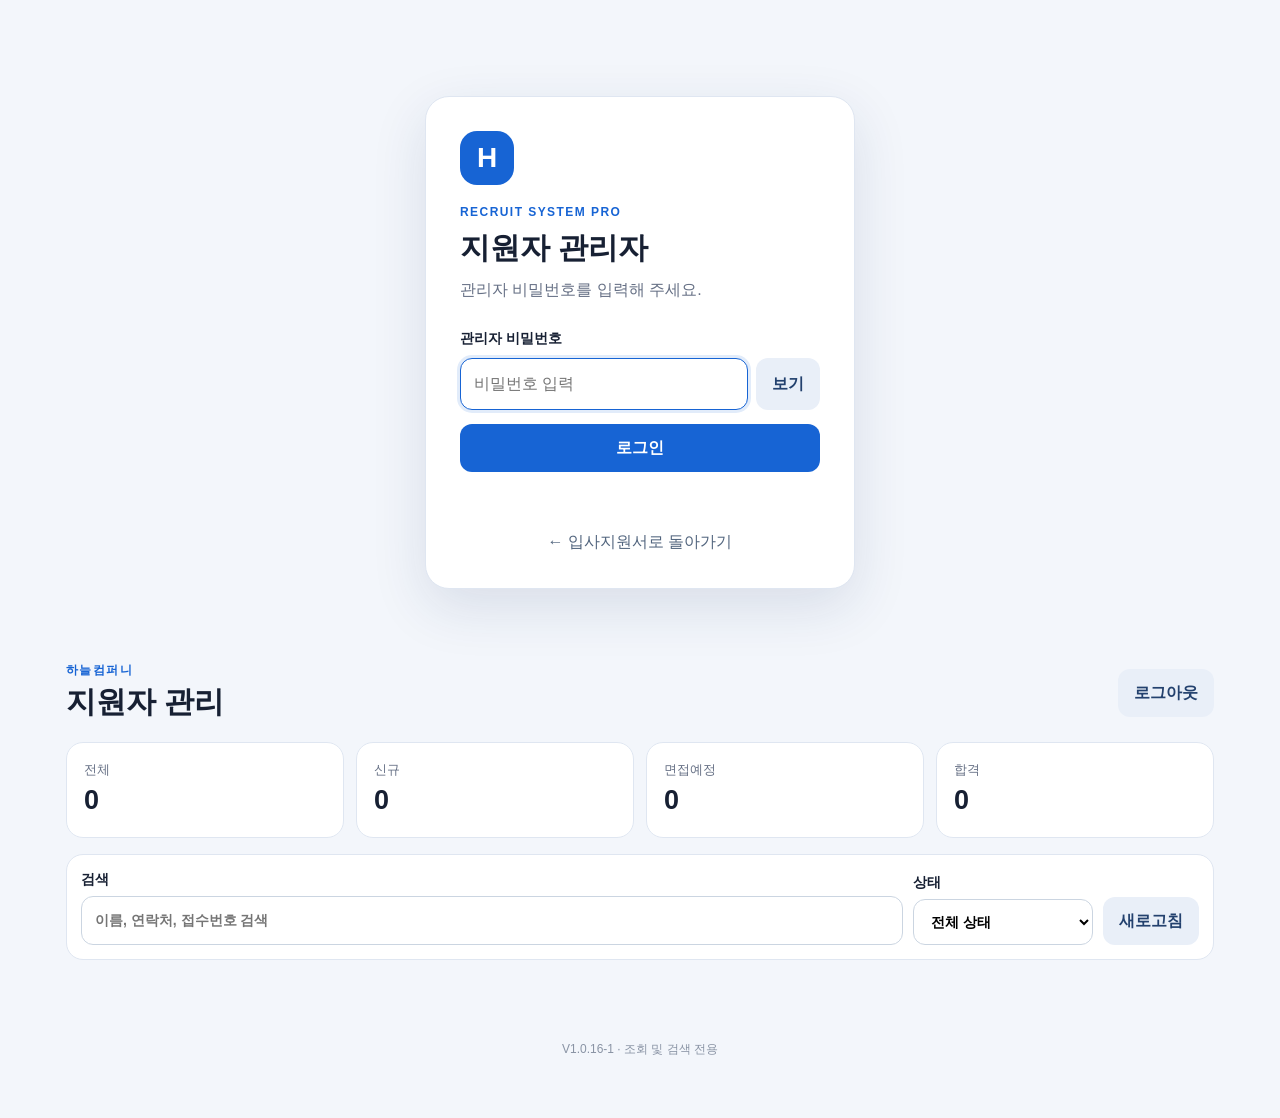
==== admin/index.html @ a80b4825 "V1.0.16-1 관리자 페이지 추가" ====
<!doctype html>
<html lang="ko">
<head>
  <meta charset="utf-8">
  <meta name="viewport" content="width=device-width, initial-scale=1, viewport-fit=cover">
  <meta name="robots" content="noindex,nofollow">
  <title>하늘컴퍼니 지원자 관리자</title>
  <link rel="stylesheet" href="admin.css">
</head>
<body>
  <main class="shell">
    <section id="loginView" class="login-card">
      <div class="brand-mark">H</div>
      <p class="eyebrow">RECRUIT SYSTEM PRO</p>
      <h1>지원자 관리자</h1>
      <p class="subtext">관리자 비밀번호를 입력해 주세요.</p>
      <form id="loginForm">
        <label for="password">관리자 비밀번호</label>
        <div class="password-row">
          <input id="password" type="password" autocomplete="current-password" required placeholder="비밀번호 입력">
          <button type="button" id="togglePassword" class="secondary">보기</button>
        </div>
        <button type="submit" id="loginButton" class="primary">로그인</button>
        <p id="loginMessage" class="message" aria-live="polite"></p>
      </form>
      <a class="back-link" href="../index.html">← 입사지원서로 돌아가기</a>
    </section>

    <section id="dashboardView" class="dashboard" hidden>
      <header class="topbar">
        <div>
          <p class="eyebrow">하늘컴퍼니</p>
          <h1>지원자 관리</h1>
        </div>
        <button id="logoutButton" class="secondary">로그아웃</button>
      </header>

      <section class="stats" aria-label="지원자 현황">
        <article><span>전체</span><strong id="totalCount">0</strong></article>
        <article><span>신규</span><strong id="newCount">0</strong></article>
        <article><span>면접예정</span><strong id="interviewCount">0</strong></article>
        <article><span>합격</span><strong id="passCount">0</strong></article>
      </section>

      <section class="toolbar">
        <label class="search-box" for="searchInput">
          <span>검색</span>
          <input id="searchInput" type="search" placeholder="이름, 연락처, 접수번호 검색">
        </label>
        <label for="statusFilter">
          <span>상태</span>
          <select id="statusFilter">
            <option value="">전체 상태</option>
            <option>신규</option><option>연락완료</option><option>면접예정</option><option>합격</option><option>불합격</option>
          </select>
        </label>
        <button id="refreshButton" class="secondary">새로고침</button>
      </section>

      <p id="dashboardMessage" class="message" aria-live="polite"></p>
      <div id="applicantList" class="applicant-list"></div>
      <div id="emptyState" class="empty" hidden>조건에 맞는 지원자가 없습니다.</div>
      <footer>V1.0.16-1 · 조회 및 검색 전용</footer>
    </section>
  </main>
  <script src="../js/config.js"></script>
  <script src="admin.js"></script>
</body>
</html>
---- admin/admin.css ----
:root{font-family:Pretendard,"Noto Sans KR",Arial,sans-serif;color:#172033;background:#f3f6fb;line-height:1.5}*{box-sizing:border-box}body{margin:0;min-height:100vh}.shell{width:min(1180px,100%);margin:auto;padding:24px 16px 60px}.login-card{max-width:430px;margin:8vh auto;background:#fff;border:1px solid #dfe6f1;border-radius:24px;padding:34px;box-shadow:0 18px 55px rgba(26,53,96,.12)}.brand-mark{width:54px;height:54px;border-radius:17px;display:grid;place-items:center;background:#1764d4;color:#fff;font-size:28px;font-weight:900}.eyebrow{margin:18px 0 4px;color:#1764d4;font-size:12px;font-weight:800;letter-spacing:.12em}h1{margin:0;font-size:30px}.subtext{color:#667085;margin:8px 0 24px}label>span,label{font-weight:700;font-size:14px}input,select,button{font:inherit}input,select{width:100%;border:1px solid #cbd5e1;border-radius:12px;padding:13px;background:#fff;outline:none}input:focus,select:focus{border-color:#1764d4;box-shadow:0 0 0 3px rgba(23,100,212,.12)}.password-row{display:grid;grid-template-columns:1fr auto;gap:8px;margin:8px 0 14px}button{border:0;border-radius:12px;padding:12px 16px;font-weight:800;cursor:pointer}.primary{width:100%;background:#1764d4;color:#fff}.secondary{background:#e9eff8;color:#23416e}.message{min-height:24px;color:#c0392b;font-weight:700}.back-link{display:block;margin-top:18px;text-align:center;color:#52657e;text-decoration:none}.dashboard{display:block}.topbar{display:flex;align-items:center;justify-content:space-between;margin-bottom:18px}.topbar .eyebrow{margin:0}.stats{display:grid;grid-template-columns:repeat(4,1fr);gap:12px;margin-bottom:16px}.stats article{background:#fff;border:1px solid #dfe6f1;border-radius:17px;padding:17px}.stats span{display:block;color:#667085;font-size:13px}.stats strong{font-size:27px}.toolbar{display:grid;grid-template-columns:minmax(240px,1fr) 180px auto;gap:10px;align-items:end;background:#fff;border:1px solid #dfe6f1;border-radius:17px;padding:14px}.toolbar label span{display:block;margin-bottom:6px}.applicant-list{display:grid;gap:12px;margin-top:14px}.applicant-card{background:#fff;border:1px solid #dfe6f1;border-radius:18px;padding:18px;box-shadow:0 4px 14px rgba(31,55,91,.04)}.card-head{display:flex;justify-content:space-between;gap:12px;align-items:flex-start}.name{font-size:20px;font-weight:900}.receipt,.date{color:#667085;font-size:13px}.status{white-space:nowrap;border-radius:999px;padding:5px 10px;background:#edf4ff;color:#1758ac;font-size:12px;font-weight:900}.status[data-status="합격"]{background:#e7f8ee;color:#13703d}.status[data-status="불합격"]{background:#fdebec;color:#a92731}.status[data-status="면접예정"]{background:#f2eafe;color:#6b3bb8}.status[data-status="연락완료"]{background:#fff2dc;color:#9a5b00}.details{display:grid;grid-template-columns:repeat(3,1fr);gap:10px;margin-top:15px}.detail{background:#f7f9fc;border-radius:11px;padding:10px}.detail span{display:block;color:#778195;font-size:12px}.detail strong,.detail a{color:#1d2939;text-decoration:none;font-size:14px;word-break:break-all}.memo{margin-top:12px;padding-top:12px;border-top:1px solid #edf0f5;color:#4a5568;font-size:14px}.empty{text-align:center;background:#fff;border:1px dashed #bdc9da;border-radius:16px;padding:50px;margin-top:14px;color:#667085}footer{text-align:center;color:#8993a4;margin-top:24px;font-size:12px}@media(max-width:720px){.shell{padding:14px 10px 40px}.login-card{margin:4vh auto;padding:25px 20px}.topbar h1{font-size:25px}.stats{grid-template-columns:repeat(2,1fr)}.toolbar{grid-template-columns:1fr}.details{grid-template-columns:repeat(2,1fr)}.card-head{align-items:center}}@media(max-width:420px){.details{grid-template-columns:1fr}.login-card{border-radius:18px}}
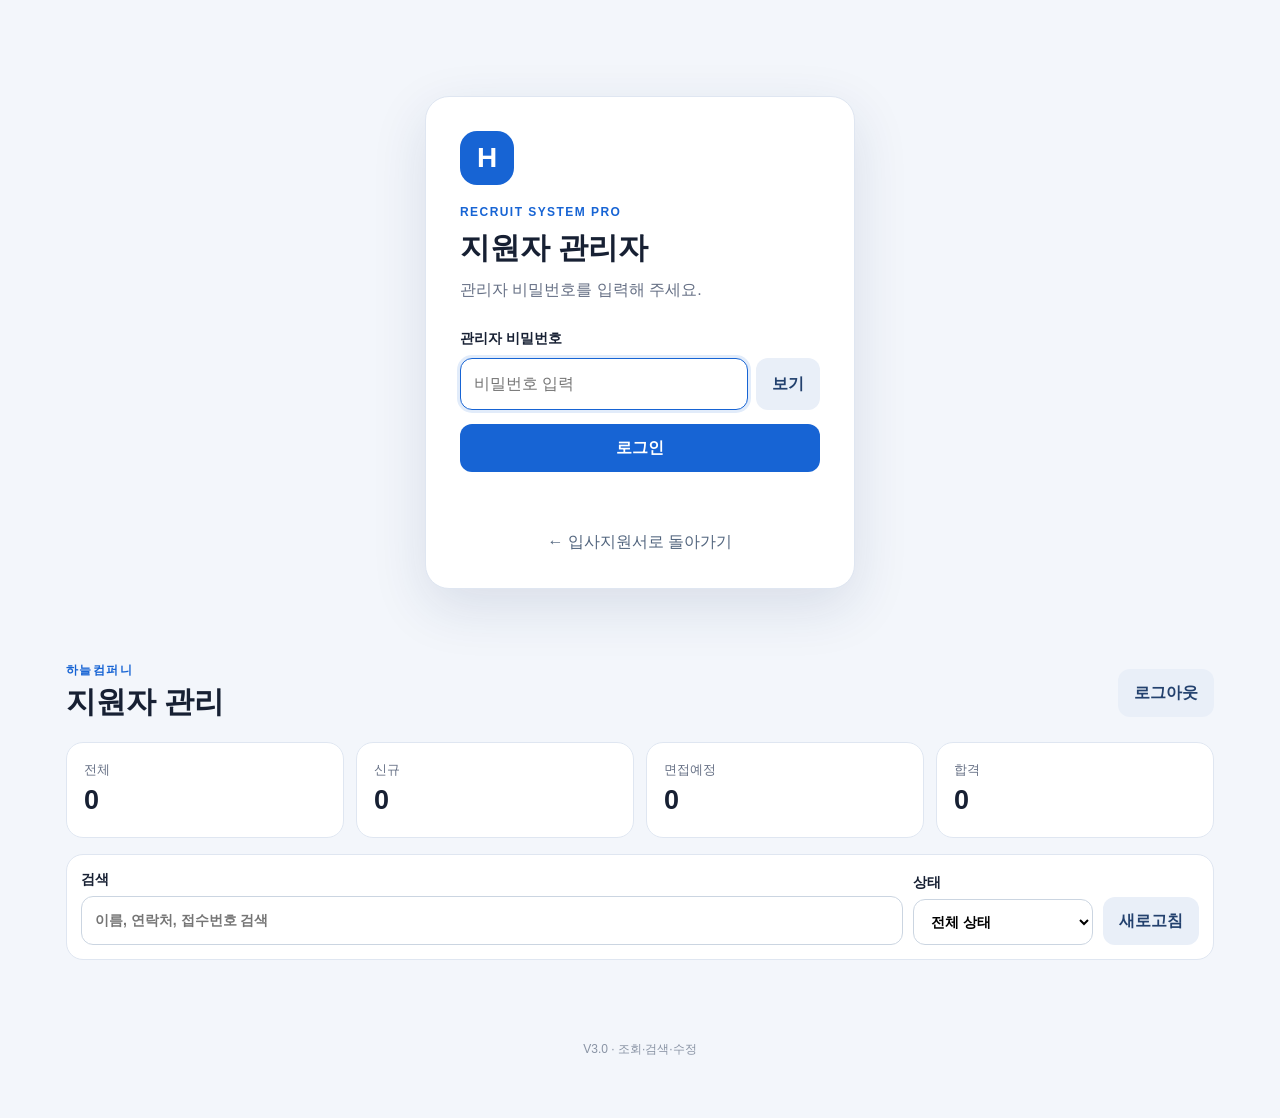
==== commit e50faf1d: "V3.0" ====
--- a/admin/index.html
+++ b/admin/index.html
@@ -60,9 +60,21 @@
       <p id="dashboardMessage" class="message" aria-live="polite"></p>
       <div id="applicantList" class="applicant-list"></div>
       <div id="emptyState" class="empty" hidden>조건에 맞는 지원자가 없습니다.</div>
-      <footer>V1.0.16-1 · 조회 및 검색 전용</footer>
+      <footer>V3.0 · 조회·검색·수정</footer>
     </section>
   </main>
+
+  <dialog id="editDialog" class="edit-dialog">
+    <form id="editForm" method="dialog">
+      <div class="dialog-head">
+        <div><p class="eyebrow">지원서 수정</p><h2 id="editTitle">지원자</h2></div>
+        <button type="button" id="cancelEdit" class="secondary">닫기</button>
+      </div>
+      <div id="editFields" class="edit-grid"></div>
+      <div class="dialog-actions"><button type="submit" id="saveEdit" class="primary">수정 내용 저장</button></div>
+    </form>
+  </dialog>
+
   <script src="../js/config.js"></script>
   <script src="admin.js"></script>
 </body>
--- a/admin/admin.css
+++ b/admin/admin.css
@@ -1 +1,2 @@
 :root{font-family:Pretendard,"Noto Sans KR",Arial,sans-serif;color:#172033;background:#f3f6fb;line-height:1.5}*{box-sizing:border-box}body{margin:0;min-height:100vh}.shell{width:min(1180px,100%);margin:auto;padding:24px 16px 60px}.login-card{max-width:430px;margin:8vh auto;background:#fff;border:1px solid #dfe6f1;border-radius:24px;padding:34px;box-shadow:0 18px 55px rgba(26,53,96,.12)}.brand-mark{width:54px;height:54px;border-radius:17px;display:grid;place-items:center;background:#1764d4;color:#fff;font-size:28px;font-weight:900}.eyebrow{margin:18px 0 4px;color:#1764d4;font-size:12px;font-weight:800;letter-spacing:.12em}h1{margin:0;font-size:30px}.subtext{color:#667085;margin:8px 0 24px}label>span,label{font-weight:700;font-size:14px}input,select,button{font:inherit}input,select{width:100%;border:1px solid #cbd5e1;border-radius:12px;padding:13px;background:#fff;outline:none}input:focus,select:focus{border-color:#1764d4;box-shadow:0 0 0 3px rgba(23,100,212,.12)}.password-row{display:grid;grid-template-columns:1fr auto;gap:8px;margin:8px 0 14px}button{border:0;border-radius:12px;padding:12px 16px;font-weight:800;cursor:pointer}.primary{width:100%;background:#1764d4;color:#fff}.secondary{background:#e9eff8;color:#23416e}.message{min-height:24px;color:#c0392b;font-weight:700}.back-link{display:block;margin-top:18px;text-align:center;color:#52657e;text-decoration:none}.dashboard{display:block}.topbar{display:flex;align-items:center;justify-content:space-between;margin-bottom:18px}.topbar .eyebrow{margin:0}.stats{display:grid;grid-template-columns:repeat(4,1fr);gap:12px;margin-bottom:16px}.stats article{background:#fff;border:1px solid #dfe6f1;border-radius:17px;padding:17px}.stats span{display:block;color:#667085;font-size:13px}.stats strong{font-size:27px}.toolbar{display:grid;grid-template-columns:minmax(240px,1fr) 180px auto;gap:10px;align-items:end;background:#fff;border:1px solid #dfe6f1;border-radius:17px;padding:14px}.toolbar label span{display:block;margin-bottom:6px}.applicant-list{display:grid;gap:12px;margin-top:14px}.applicant-card{background:#fff;border:1px solid #dfe6f1;border-radius:18px;padding:18px;box-shadow:0 4px 14px rgba(31,55,91,.04)}.card-head{display:flex;justify-content:space-between;gap:12px;align-items:flex-start}.name{font-size:20px;font-weight:900}.receipt,.date{color:#667085;font-size:13px}.status{white-space:nowrap;border-radius:999px;padding:5px 10px;background:#edf4ff;color:#1758ac;font-size:12px;font-weight:900}.status[data-status="합격"]{background:#e7f8ee;color:#13703d}.status[data-status="불합격"]{background:#fdebec;color:#a92731}.status[data-status="면접예정"]{background:#f2eafe;color:#6b3bb8}.status[data-status="연락완료"]{background:#fff2dc;color:#9a5b00}.details{display:grid;grid-template-columns:repeat(3,1fr);gap:10px;margin-top:15px}.detail{background:#f7f9fc;border-radius:11px;padding:10px}.detail span{display:block;color:#778195;font-size:12px}.detail strong,.detail a{color:#1d2939;text-decoration:none;font-size:14px;word-break:break-all}.memo{margin-top:12px;padding-top:12px;border-top:1px solid #edf0f5;color:#4a5568;font-size:14px}.empty{text-align:center;background:#fff;border:1px dashed #bdc9da;border-radius:16px;padding:50px;margin-top:14px;color:#667085}footer{text-align:center;color:#8993a4;margin-top:24px;font-size:12px}@media(max-width:720px){.shell{padding:14px 10px 40px}.login-card{margin:4vh auto;padding:25px 20px}.topbar h1{font-size:25px}.stats{grid-template-columns:repeat(2,1fr)}.toolbar{grid-template-columns:1fr}.details{grid-template-columns:repeat(2,1fr)}.card-head{align-items:center}}@media(max-width:420px){.details{grid-template-columns:1fr}.login-card{border-radius:18px}}
+.card-actions{display:flex;gap:8px;margin-top:14px}.link-button{display:inline-flex;align-items:center;justify-content:center;text-decoration:none;border-radius:12px;padding:12px 16px;font-weight:800}.edit-dialog{width:min(920px,calc(100% - 24px));max-height:92vh;border:0;border-radius:20px;padding:0;box-shadow:0 24px 80px rgba(15,23,42,.3)}.edit-dialog::backdrop{background:rgba(15,23,42,.58)}.edit-dialog form{padding:22px}.dialog-head{display:flex;justify-content:space-between;align-items:center;gap:12px;position:sticky;top:-22px;background:#fff;padding:8px 0 14px;z-index:2}.dialog-head h2{margin:0}.edit-grid{display:grid;grid-template-columns:repeat(2,minmax(0,1fr));gap:12px}.edit-field{display:block}.edit-field span{display:block;margin-bottom:5px}.edit-field textarea{width:100%;border:1px solid #cbd5e1;border-radius:12px;padding:13px;resize:vertical;font:inherit}.edit-field.wide{grid-column:1/-1}.dialog-actions{position:sticky;bottom:-22px;background:#fff;padding:14px 0 4px}.dialog-actions .primary{max-width:320px;margin-left:auto;display:block}@media(max-width:650px){.edit-grid{grid-template-columns:1fr}.edit-field.wide{grid-column:auto}.dialog-actions .primary{max-width:none}}
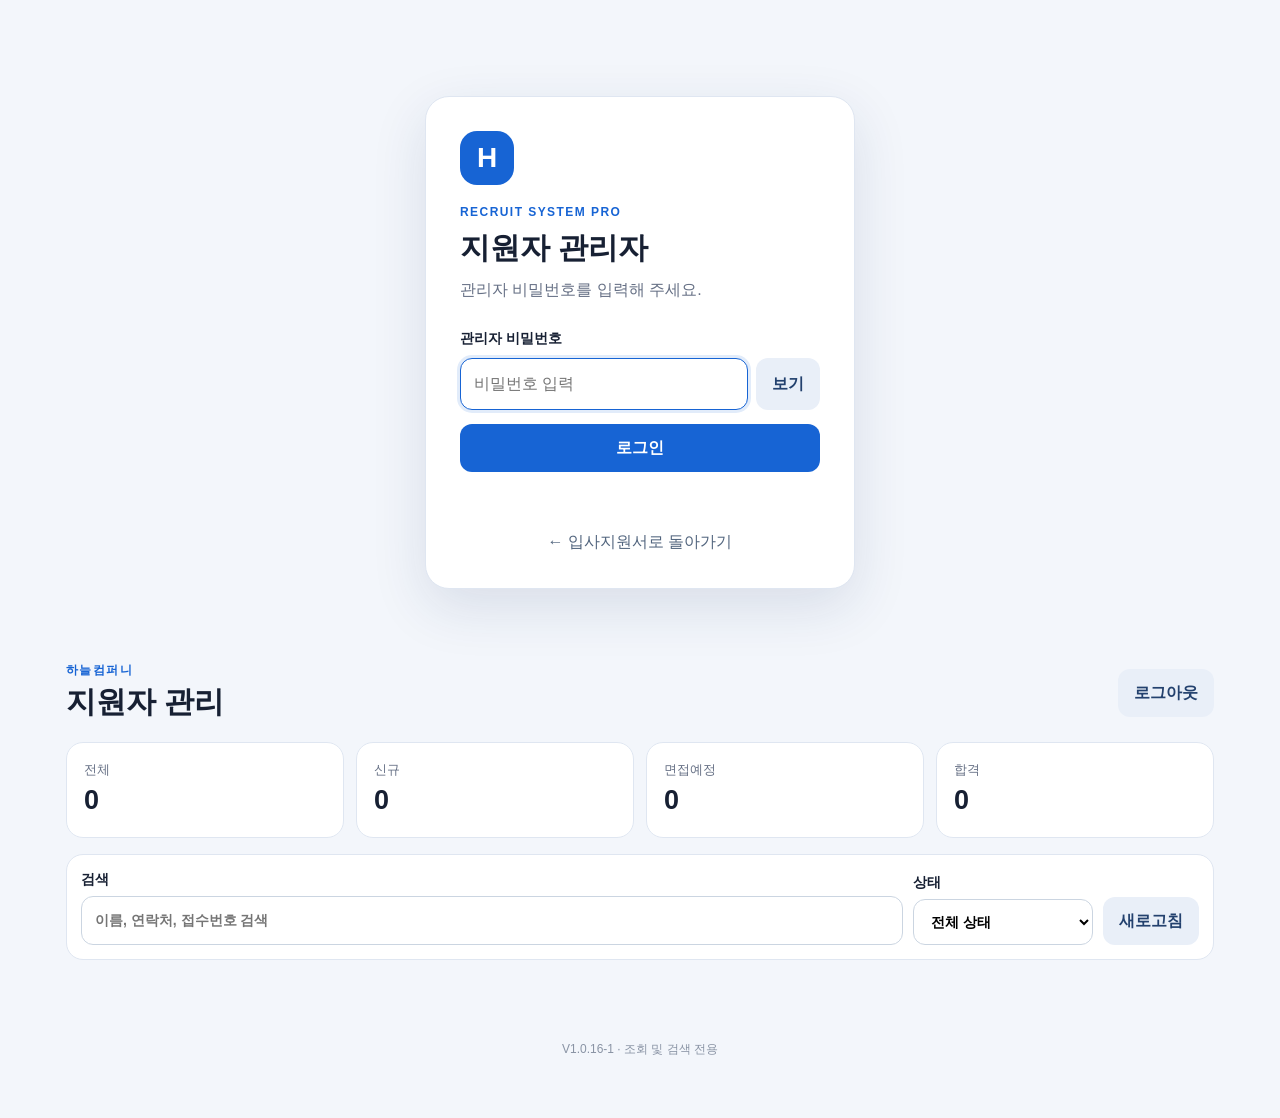
==== commit 8b887783: "Revert "V3.0" This reverts commit e50faf1deee5d58f9cdc999ec38ea8df179d95e9." ====
--- a/admin/index.html
+++ b/admin/index.html
@@ -60,21 +60,9 @@
       <p id="dashboardMessage" class="message" aria-live="polite"></p>
       <div id="applicantList" class="applicant-list"></div>
       <div id="emptyState" class="empty" hidden>조건에 맞는 지원자가 없습니다.</div>
-      <footer>V3.0 · 조회·검색·수정</footer>
+      <footer>V1.0.16-1 · 조회 및 검색 전용</footer>
     </section>
   </main>
-
-  <dialog id="editDialog" class="edit-dialog">
-    <form id="editForm" method="dialog">
-      <div class="dialog-head">
-        <div><p class="eyebrow">지원서 수정</p><h2 id="editTitle">지원자</h2></div>
-        <button type="button" id="cancelEdit" class="secondary">닫기</button>
-      </div>
-      <div id="editFields" class="edit-grid"></div>
-      <div class="dialog-actions"><button type="submit" id="saveEdit" class="primary">수정 내용 저장</button></div>
-    </form>
-  </dialog>
-
   <script src="../js/config.js"></script>
   <script src="admin.js"></script>
 </body>
--- a/admin/admin.css
+++ b/admin/admin.css
@@ -1,2 +1 @@
 :root{font-family:Pretendard,"Noto Sans KR",Arial,sans-serif;color:#172033;background:#f3f6fb;line-height:1.5}*{box-sizing:border-box}body{margin:0;min-height:100vh}.shell{width:min(1180px,100%);margin:auto;padding:24px 16px 60px}.login-card{max-width:430px;margin:8vh auto;background:#fff;border:1px solid #dfe6f1;border-radius:24px;padding:34px;box-shadow:0 18px 55px rgba(26,53,96,.12)}.brand-mark{width:54px;height:54px;border-radius:17px;display:grid;place-items:center;background:#1764d4;color:#fff;font-size:28px;font-weight:900}.eyebrow{margin:18px 0 4px;color:#1764d4;font-size:12px;font-weight:800;letter-spacing:.12em}h1{margin:0;font-size:30px}.subtext{color:#667085;margin:8px 0 24px}label>span,label{font-weight:700;font-size:14px}input,select,button{font:inherit}input,select{width:100%;border:1px solid #cbd5e1;border-radius:12px;padding:13px;background:#fff;outline:none}input:focus,select:focus{border-color:#1764d4;box-shadow:0 0 0 3px rgba(23,100,212,.12)}.password-row{display:grid;grid-template-columns:1fr auto;gap:8px;margin:8px 0 14px}button{border:0;border-radius:12px;padding:12px 16px;font-weight:800;cursor:pointer}.primary{width:100%;background:#1764d4;color:#fff}.secondary{background:#e9eff8;color:#23416e}.message{min-height:24px;color:#c0392b;font-weight:700}.back-link{display:block;margin-top:18px;text-align:center;color:#52657e;text-decoration:none}.dashboard{display:block}.topbar{display:flex;align-items:center;justify-content:space-between;margin-bottom:18px}.topbar .eyebrow{margin:0}.stats{display:grid;grid-template-columns:repeat(4,1fr);gap:12px;margin-bottom:16px}.stats article{background:#fff;border:1px solid #dfe6f1;border-radius:17px;padding:17px}.stats span{display:block;color:#667085;font-size:13px}.stats strong{font-size:27px}.toolbar{display:grid;grid-template-columns:minmax(240px,1fr) 180px auto;gap:10px;align-items:end;background:#fff;border:1px solid #dfe6f1;border-radius:17px;padding:14px}.toolbar label span{display:block;margin-bottom:6px}.applicant-list{display:grid;gap:12px;margin-top:14px}.applicant-card{background:#fff;border:1px solid #dfe6f1;border-radius:18px;padding:18px;box-shadow:0 4px 14px rgba(31,55,91,.04)}.card-head{display:flex;justify-content:space-between;gap:12px;align-items:flex-start}.name{font-size:20px;font-weight:900}.receipt,.date{color:#667085;font-size:13px}.status{white-space:nowrap;border-radius:999px;padding:5px 10px;background:#edf4ff;color:#1758ac;font-size:12px;font-weight:900}.status[data-status="합격"]{background:#e7f8ee;color:#13703d}.status[data-status="불합격"]{background:#fdebec;color:#a92731}.status[data-status="면접예정"]{background:#f2eafe;color:#6b3bb8}.status[data-status="연락완료"]{background:#fff2dc;color:#9a5b00}.details{display:grid;grid-template-columns:repeat(3,1fr);gap:10px;margin-top:15px}.detail{background:#f7f9fc;border-radius:11px;padding:10px}.detail span{display:block;color:#778195;font-size:12px}.detail strong,.detail a{color:#1d2939;text-decoration:none;font-size:14px;word-break:break-all}.memo{margin-top:12px;padding-top:12px;border-top:1px solid #edf0f5;color:#4a5568;font-size:14px}.empty{text-align:center;background:#fff;border:1px dashed #bdc9da;border-radius:16px;padding:50px;margin-top:14px;color:#667085}footer{text-align:center;color:#8993a4;margin-top:24px;font-size:12px}@media(max-width:720px){.shell{padding:14px 10px 40px}.login-card{margin:4vh auto;padding:25px 20px}.topbar h1{font-size:25px}.stats{grid-template-columns:repeat(2,1fr)}.toolbar{grid-template-columns:1fr}.details{grid-template-columns:repeat(2,1fr)}.card-head{align-items:center}}@media(max-width:420px){.details{grid-template-columns:1fr}.login-card{border-radius:18px}}
-.card-actions{display:flex;gap:8px;margin-top:14px}.link-button{display:inline-flex;align-items:center;justify-content:center;text-decoration:none;border-radius:12px;padding:12px 16px;font-weight:800}.edit-dialog{width:min(920px,calc(100% - 24px));max-height:92vh;border:0;border-radius:20px;padding:0;box-shadow:0 24px 80px rgba(15,23,42,.3)}.edit-dialog::backdrop{background:rgba(15,23,42,.58)}.edit-dialog form{padding:22px}.dialog-head{display:flex;justify-content:space-between;align-items:center;gap:12px;position:sticky;top:-22px;background:#fff;padding:8px 0 14px;z-index:2}.dialog-head h2{margin:0}.edit-grid{display:grid;grid-template-columns:repeat(2,minmax(0,1fr));gap:12px}.edit-field{display:block}.edit-field span{display:block;margin-bottom:5px}.edit-field textarea{width:100%;border:1px solid #cbd5e1;border-radius:12px;padding:13px;resize:vertical;font:inherit}.edit-field.wide{grid-column:1/-1}.dialog-actions{position:sticky;bottom:-22px;background:#fff;padding:14px 0 4px}.dialog-actions .primary{max-width:320px;margin-left:auto;display:block}@media(max-width:650px){.edit-grid{grid-template-columns:1fr}.edit-field.wide{grid-column:auto}.dialog-actions .primary{max-width:none}}
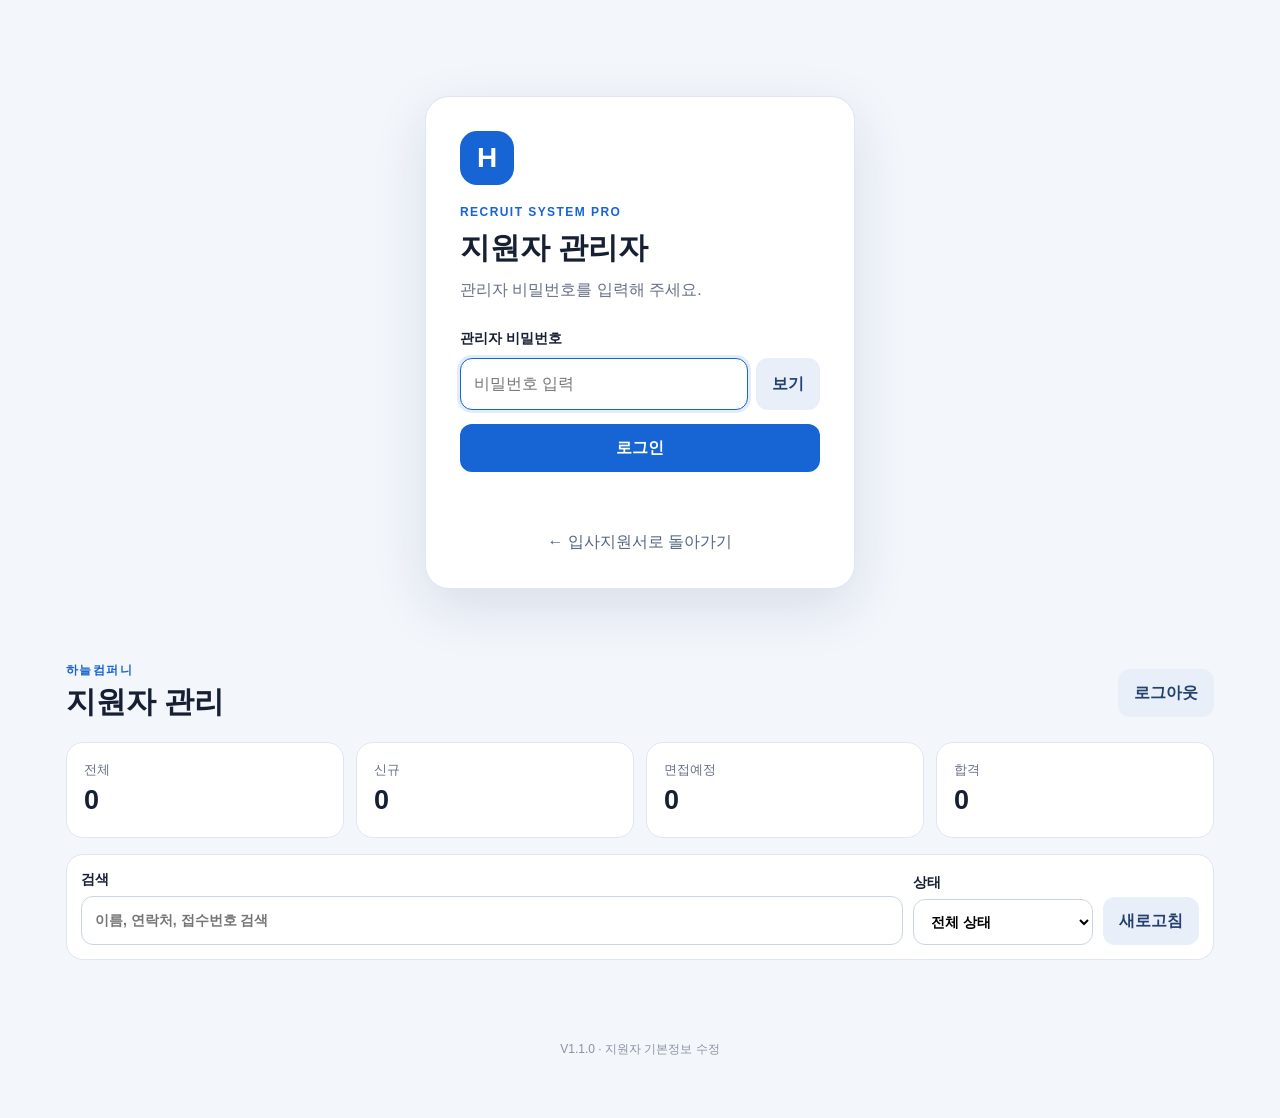
==== commit 428e7b2d: "관리자 지원자 수정 기능" ====
--- a/admin/index.html
+++ b/admin/index.html
@@ -60,10 +60,47 @@
       <p id="dashboardMessage" class="message" aria-live="polite"></p>
       <div id="applicantList" class="applicant-list"></div>
       <div id="emptyState" class="empty" hidden>조건에 맞는 지원자가 없습니다.</div>
-      <footer>V1.0.16-1 · 조회 및 검색 전용</footer>
+      <footer>V1.1.0 · 지원자 기본정보 수정</footer>
+    </section>
+
+    <section id="editModal" class="edit-modal" hidden aria-hidden="true">
+      <div class="edit-backdrop" data-close-edit></div>
+      <div class="edit-dialog" role="dialog" aria-modal="true" aria-labelledby="editTitle">
+        <div class="edit-head">
+          <div>
+            <p class="eyebrow">지원서 내용 수정</p>
+            <h2 id="editTitle">지원자 수정</h2>
+          </div>
+          <button type="button" id="editCloseButton" class="secondary">닫기</button>
+        </div>
+        <form id="editForm" class="edit-form">
+          <input type="hidden" id="editUuid">
+          <input type="hidden" id="editReceipt">
+          <label><span>성명</span><input id="editName" required></label>
+          <label><span>휴대전화</span><input id="editPhone" required></label>
+          <label><span>생년월일</span><input id="editBirthDate" type="date"></label>
+          <label><span>만 나이</span><input id="editAge" inputmode="numeric"></label>
+          <label><span>성별</span><select id="editGender"><option value="">선택</option><option>남성</option><option>여성</option></select></label>
+          <label class="wide"><span>주소</span><input id="editAddress"></label>
+          <label><span>비상연락처</span><input id="editEmergencyPhone"></label>
+          <label><span>건강상태</span><select id="editHealthStatus"><option value="">선택</option><option>양호</option><option>비양호</option></select></label>
+          <label class="wide"><span>병력 및 특이사항</span><textarea id="editMedicalHistory" rows="3"></textarea></label>
+          <label><span>희망근무형태</span><select id="editWorkType"><option value="">선택</option><option>주간</option><option>야간</option><option>교대</option></select></label>
+          <label><span>출퇴근방법</span><select id="editCommuteType"><option value="">선택</option><option>자차</option><option>통근버스</option><option>대중교통</option><option>도보</option></select></label>
+          <label class="wide"><span>통근버스 탑승위치</span><input id="editShuttleLocation"></label>
+          <label><span>출근가능일</span><input id="editAvailableStartDate" type="date"></label>
+          <label class="wide"><span>추가요청사항</span><textarea id="editWorkConditionNote" rows="3"></textarea></label>
+          <p class="edit-note wide">사진·서명·첨부파일은 그대로 유지됩니다. 기존 PDF는 이번 단계에서 자동 재생성되지 않습니다.</p>
+          <p id="editMessage" class="message wide" aria-live="polite"></p>
+          <div class="edit-actions wide">
+            <button type="button" id="editCancelButton" class="secondary">취소</button>
+            <button type="submit" id="editSaveButton" class="primary">수정 저장</button>
+          </div>
+        </form>
+      </div>
     </section>
   </main>
-  <script src="../js/config.js"></script>
-  <script src="admin.js"></script>
+  <script src="../js/config.js?v=20260804-edit1"></script>
+  <script src="admin.js?v=20260804-edit1"></script>
 </body>
 </html>
--- a/admin/admin.css
+++ b/admin/admin.css
@@ -1 +1,3 @@
 :root{font-family:Pretendard,"Noto Sans KR",Arial,sans-serif;color:#172033;background:#f3f6fb;line-height:1.5}*{box-sizing:border-box}body{margin:0;min-height:100vh}.shell{width:min(1180px,100%);margin:auto;padding:24px 16px 60px}.login-card{max-width:430px;margin:8vh auto;background:#fff;border:1px solid #dfe6f1;border-radius:24px;padding:34px;box-shadow:0 18px 55px rgba(26,53,96,.12)}.brand-mark{width:54px;height:54px;border-radius:17px;display:grid;place-items:center;background:#1764d4;color:#fff;font-size:28px;font-weight:900}.eyebrow{margin:18px 0 4px;color:#1764d4;font-size:12px;font-weight:800;letter-spacing:.12em}h1{margin:0;font-size:30px}.subtext{color:#667085;margin:8px 0 24px}label>span,label{font-weight:700;font-size:14px}input,select,button{font:inherit}input,select{width:100%;border:1px solid #cbd5e1;border-radius:12px;padding:13px;background:#fff;outline:none}input:focus,select:focus{border-color:#1764d4;box-shadow:0 0 0 3px rgba(23,100,212,.12)}.password-row{display:grid;grid-template-columns:1fr auto;gap:8px;margin:8px 0 14px}button{border:0;border-radius:12px;padding:12px 16px;font-weight:800;cursor:pointer}.primary{width:100%;background:#1764d4;color:#fff}.secondary{background:#e9eff8;color:#23416e}.message{min-height:24px;color:#c0392b;font-weight:700}.back-link{display:block;margin-top:18px;text-align:center;color:#52657e;text-decoration:none}.dashboard{display:block}.topbar{display:flex;align-items:center;justify-content:space-between;margin-bottom:18px}.topbar .eyebrow{margin:0}.stats{display:grid;grid-template-columns:repeat(4,1fr);gap:12px;margin-bottom:16px}.stats article{background:#fff;border:1px solid #dfe6f1;border-radius:17px;padding:17px}.stats span{display:block;color:#667085;font-size:13px}.stats strong{font-size:27px}.toolbar{display:grid;grid-template-columns:minmax(240px,1fr) 180px auto;gap:10px;align-items:end;background:#fff;border:1px solid #dfe6f1;border-radius:17px;padding:14px}.toolbar label span{display:block;margin-bottom:6px}.applicant-list{display:grid;gap:12px;margin-top:14px}.applicant-card{background:#fff;border:1px solid #dfe6f1;border-radius:18px;padding:18px;box-shadow:0 4px 14px rgba(31,55,91,.04)}.card-head{display:flex;justify-content:space-between;gap:12px;align-items:flex-start}.name{font-size:20px;font-weight:900}.receipt,.date{color:#667085;font-size:13px}.status{white-space:nowrap;border-radius:999px;padding:5px 10px;background:#edf4ff;color:#1758ac;font-size:12px;font-weight:900}.status[data-status="합격"]{background:#e7f8ee;color:#13703d}.status[data-status="불합격"]{background:#fdebec;color:#a92731}.status[data-status="면접예정"]{background:#f2eafe;color:#6b3bb8}.status[data-status="연락완료"]{background:#fff2dc;color:#9a5b00}.details{display:grid;grid-template-columns:repeat(3,1fr);gap:10px;margin-top:15px}.detail{background:#f7f9fc;border-radius:11px;padding:10px}.detail span{display:block;color:#778195;font-size:12px}.detail strong,.detail a{color:#1d2939;text-decoration:none;font-size:14px;word-break:break-all}.memo{margin-top:12px;padding-top:12px;border-top:1px solid #edf0f5;color:#4a5568;font-size:14px}.empty{text-align:center;background:#fff;border:1px dashed #bdc9da;border-radius:16px;padding:50px;margin-top:14px;color:#667085}footer{text-align:center;color:#8993a4;margin-top:24px;font-size:12px}@media(max-width:720px){.shell{padding:14px 10px 40px}.login-card{margin:4vh auto;padding:25px 20px}.topbar h1{font-size:25px}.stats{grid-template-columns:repeat(2,1fr)}.toolbar{grid-template-columns:1fr}.details{grid-template-columns:repeat(2,1fr)}.card-head{align-items:center}}@media(max-width:420px){.details{grid-template-columns:1fr}.login-card{border-radius:18px}}
+
+.card-actions{display:flex;justify-content:flex-end;margin-top:12px}.edit-button{min-width:110px}.edit-modal[hidden]{display:none}.edit-modal{position:fixed;inset:0;z-index:1000;display:grid;place-items:center;padding:18px}.edit-backdrop{position:absolute;inset:0;background:rgba(15,23,42,.58)}.edit-dialog{position:relative;width:min(820px,100%);max-height:92vh;overflow:auto;background:#fff;border-radius:22px;padding:22px;box-shadow:0 24px 80px rgba(15,23,42,.28)}.edit-head{display:flex;align-items:flex-start;justify-content:space-between;gap:16px;margin-bottom:16px}.edit-head .eyebrow{margin:0 0 3px}.edit-head h2{margin:0;font-size:24px}.edit-form{display:grid;grid-template-columns:repeat(2,minmax(0,1fr));gap:12px}.edit-form label span{display:block;margin-bottom:6px}.edit-form textarea{width:100%;resize:vertical;border:1px solid #cbd5e1;border-radius:12px;padding:13px;font:inherit;outline:none}.edit-form textarea:focus{border-color:#1764d4;box-shadow:0 0 0 3px rgba(23,100,212,.12)}.edit-form .wide{grid-column:1/-1}.edit-note{margin:0;padding:10px 12px;border-radius:10px;background:#fff7e6;color:#7a4b00;font-size:13px}.edit-actions{display:flex;justify-content:flex-end;gap:10px}.edit-actions .primary{width:auto;min-width:130px}.modal-open{overflow:hidden}@media(max-width:720px){.edit-dialog{padding:17px}.edit-form{grid-template-columns:1fr}.edit-form .wide{grid-column:auto}.edit-actions{position:sticky;bottom:-17px;background:#fff;padding:12px 0 0}.edit-actions button{flex:1}}
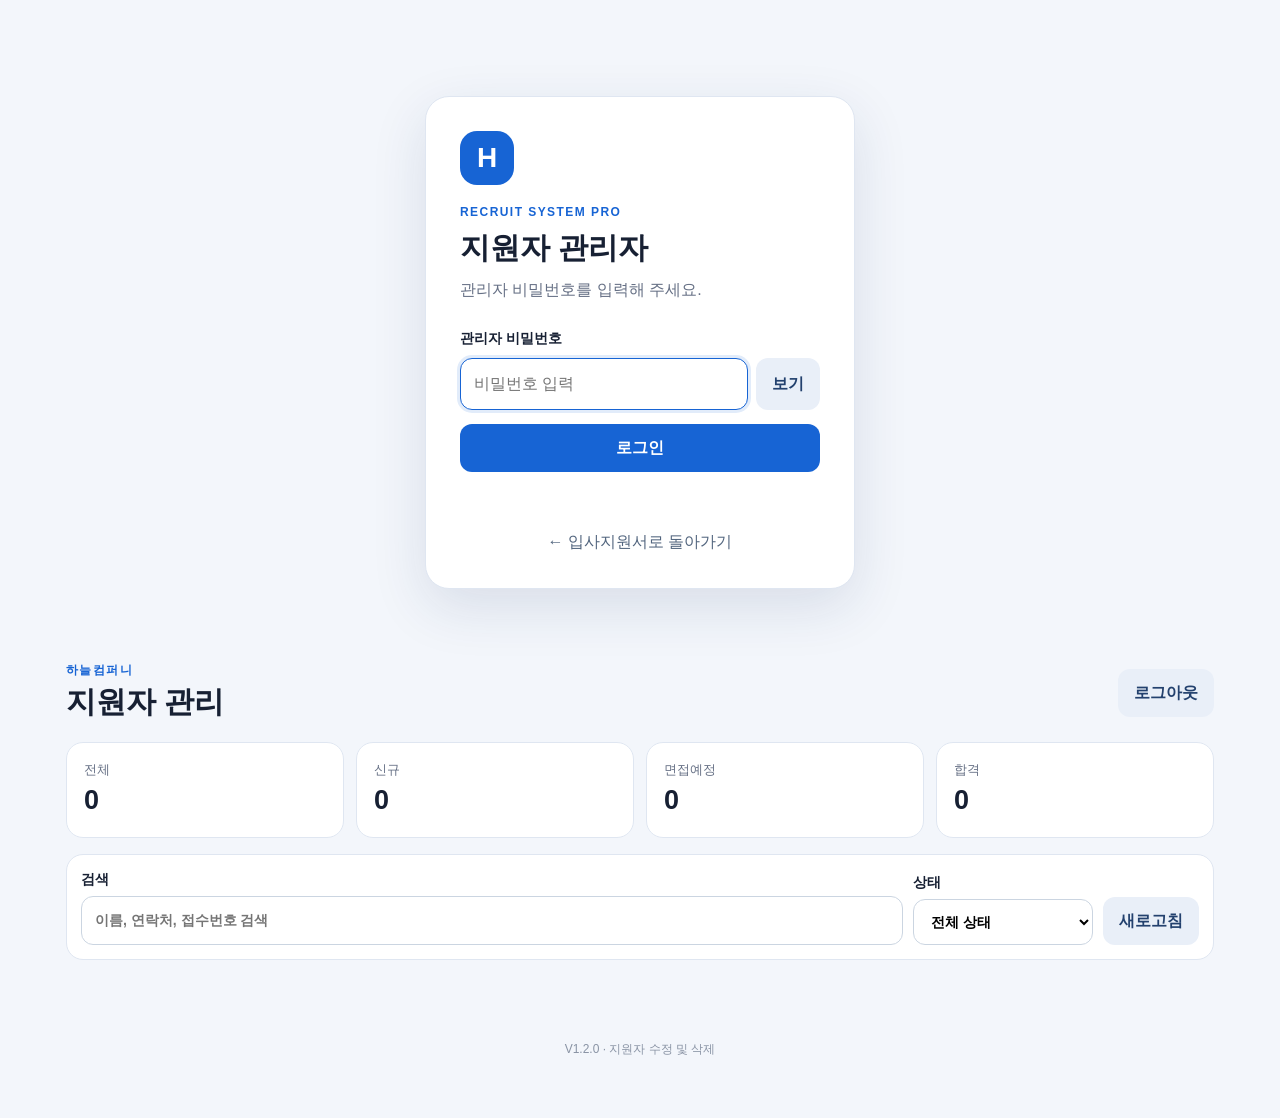
==== commit 1bc3e3f7: "관리자 지원자 삭제 기능" ====
--- a/admin/index.html
+++ b/admin/index.html
@@ -60,7 +60,7 @@
       <p id="dashboardMessage" class="message" aria-live="polite"></p>
       <div id="applicantList" class="applicant-list"></div>
       <div id="emptyState" class="empty" hidden>조건에 맞는 지원자가 없습니다.</div>
-      <footer>V1.1.0 · 지원자 기본정보 수정</footer>
+      <footer>V1.2.0 · 지원자 수정 및 삭제</footer>
     </section>
 
     <section id="editModal" class="edit-modal" hidden aria-hidden="true">
@@ -90,7 +90,7 @@
           <label class="wide"><span>통근버스 탑승위치</span><input id="editShuttleLocation"></label>
           <label><span>출근가능일</span><input id="editAvailableStartDate" type="date"></label>
           <label class="wide"><span>추가요청사항</span><textarea id="editWorkConditionNote" rows="3"></textarea></label>
-          <p class="edit-note wide">사진·서명·첨부파일은 그대로 유지됩니다. 기존 PDF는 이번 단계에서 자동 재생성되지 않습니다.</p>
+          <p class="edit-note wide">사진·서명·첨부파일은 그대로 유지되며, 수정 저장 시 PDF가 자동 재생성됩니다.</p>
           <p id="editMessage" class="message wide" aria-live="polite"></p>
           <div class="edit-actions wide">
             <button type="button" id="editCancelButton" class="secondary">취소</button>
@@ -100,7 +100,7 @@
       </div>
     </section>
   </main>
-  <script src="../js/config.js?v=20260804-edit1"></script>
-  <script src="admin.js?v=20260804-edit1"></script>
+  <script src="../js/config.js?v=20260804-delete1"></script>
+  <script src="admin.js?v=20260804-delete1"></script>
 </body>
 </html>
--- a/admin/admin.css
+++ b/admin/admin.css
@@ -1,3 +1,5 @@
 :root{font-family:Pretendard,"Noto Sans KR",Arial,sans-serif;color:#172033;background:#f3f6fb;line-height:1.5}*{box-sizing:border-box}body{margin:0;min-height:100vh}.shell{width:min(1180px,100%);margin:auto;padding:24px 16px 60px}.login-card{max-width:430px;margin:8vh auto;background:#fff;border:1px solid #dfe6f1;border-radius:24px;padding:34px;box-shadow:0 18px 55px rgba(26,53,96,.12)}.brand-mark{width:54px;height:54px;border-radius:17px;display:grid;place-items:center;background:#1764d4;color:#fff;font-size:28px;font-weight:900}.eyebrow{margin:18px 0 4px;color:#1764d4;font-size:12px;font-weight:800;letter-spacing:.12em}h1{margin:0;font-size:30px}.subtext{color:#667085;margin:8px 0 24px}label>span,label{font-weight:700;font-size:14px}input,select,button{font:inherit}input,select{width:100%;border:1px solid #cbd5e1;border-radius:12px;padding:13px;background:#fff;outline:none}input:focus,select:focus{border-color:#1764d4;box-shadow:0 0 0 3px rgba(23,100,212,.12)}.password-row{display:grid;grid-template-columns:1fr auto;gap:8px;margin:8px 0 14px}button{border:0;border-radius:12px;padding:12px 16px;font-weight:800;cursor:pointer}.primary{width:100%;background:#1764d4;color:#fff}.secondary{background:#e9eff8;color:#23416e}.message{min-height:24px;color:#c0392b;font-weight:700}.back-link{display:block;margin-top:18px;text-align:center;color:#52657e;text-decoration:none}.dashboard{display:block}.topbar{display:flex;align-items:center;justify-content:space-between;margin-bottom:18px}.topbar .eyebrow{margin:0}.stats{display:grid;grid-template-columns:repeat(4,1fr);gap:12px;margin-bottom:16px}.stats article{background:#fff;border:1px solid #dfe6f1;border-radius:17px;padding:17px}.stats span{display:block;color:#667085;font-size:13px}.stats strong{font-size:27px}.toolbar{display:grid;grid-template-columns:minmax(240px,1fr) 180px auto;gap:10px;align-items:end;background:#fff;border:1px solid #dfe6f1;border-radius:17px;padding:14px}.toolbar label span{display:block;margin-bottom:6px}.applicant-list{display:grid;gap:12px;margin-top:14px}.applicant-card{background:#fff;border:1px solid #dfe6f1;border-radius:18px;padding:18px;box-shadow:0 4px 14px rgba(31,55,91,.04)}.card-head{display:flex;justify-content:space-between;gap:12px;align-items:flex-start}.name{font-size:20px;font-weight:900}.receipt,.date{color:#667085;font-size:13px}.status{white-space:nowrap;border-radius:999px;padding:5px 10px;background:#edf4ff;color:#1758ac;font-size:12px;font-weight:900}.status[data-status="합격"]{background:#e7f8ee;color:#13703d}.status[data-status="불합격"]{background:#fdebec;color:#a92731}.status[data-status="면접예정"]{background:#f2eafe;color:#6b3bb8}.status[data-status="연락완료"]{background:#fff2dc;color:#9a5b00}.details{display:grid;grid-template-columns:repeat(3,1fr);gap:10px;margin-top:15px}.detail{background:#f7f9fc;border-radius:11px;padding:10px}.detail span{display:block;color:#778195;font-size:12px}.detail strong,.detail a{color:#1d2939;text-decoration:none;font-size:14px;word-break:break-all}.memo{margin-top:12px;padding-top:12px;border-top:1px solid #edf0f5;color:#4a5568;font-size:14px}.empty{text-align:center;background:#fff;border:1px dashed #bdc9da;border-radius:16px;padding:50px;margin-top:14px;color:#667085}footer{text-align:center;color:#8993a4;margin-top:24px;font-size:12px}@media(max-width:720px){.shell{padding:14px 10px 40px}.login-card{margin:4vh auto;padding:25px 20px}.topbar h1{font-size:25px}.stats{grid-template-columns:repeat(2,1fr)}.toolbar{grid-template-columns:1fr}.details{grid-template-columns:repeat(2,1fr)}.card-head{align-items:center}}@media(max-width:420px){.details{grid-template-columns:1fr}.login-card{border-radius:18px}}
 
 .card-actions{display:flex;justify-content:flex-end;margin-top:12px}.edit-button{min-width:110px}.edit-modal[hidden]{display:none}.edit-modal{position:fixed;inset:0;z-index:1000;display:grid;place-items:center;padding:18px}.edit-backdrop{position:absolute;inset:0;background:rgba(15,23,42,.58)}.edit-dialog{position:relative;width:min(820px,100%);max-height:92vh;overflow:auto;background:#fff;border-radius:22px;padding:22px;box-shadow:0 24px 80px rgba(15,23,42,.28)}.edit-head{display:flex;align-items:flex-start;justify-content:space-between;gap:16px;margin-bottom:16px}.edit-head .eyebrow{margin:0 0 3px}.edit-head h2{margin:0;font-size:24px}.edit-form{display:grid;grid-template-columns:repeat(2,minmax(0,1fr));gap:12px}.edit-form label span{display:block;margin-bottom:6px}.edit-form textarea{width:100%;resize:vertical;border:1px solid #cbd5e1;border-radius:12px;padding:13px;font:inherit;outline:none}.edit-form textarea:focus{border-color:#1764d4;box-shadow:0 0 0 3px rgba(23,100,212,.12)}.edit-form .wide{grid-column:1/-1}.edit-note{margin:0;padding:10px 12px;border-radius:10px;background:#fff7e6;color:#7a4b00;font-size:13px}.edit-actions{display:flex;justify-content:flex-end;gap:10px}.edit-actions .primary{width:auto;min-width:130px}.modal-open{overflow:hidden}@media(max-width:720px){.edit-dialog{padding:17px}.edit-form{grid-template-columns:1fr}.edit-form .wide{grid-column:auto}.edit-actions{position:sticky;bottom:-17px;background:#fff;padding:12px 0 0}.edit-actions button{flex:1}}
+
+.card-actions{gap:8px;flex-wrap:wrap}.danger{background:#fdebec;color:#a92731}.danger:hover{background:#f8d7da}.delete-button{min-width:78px}
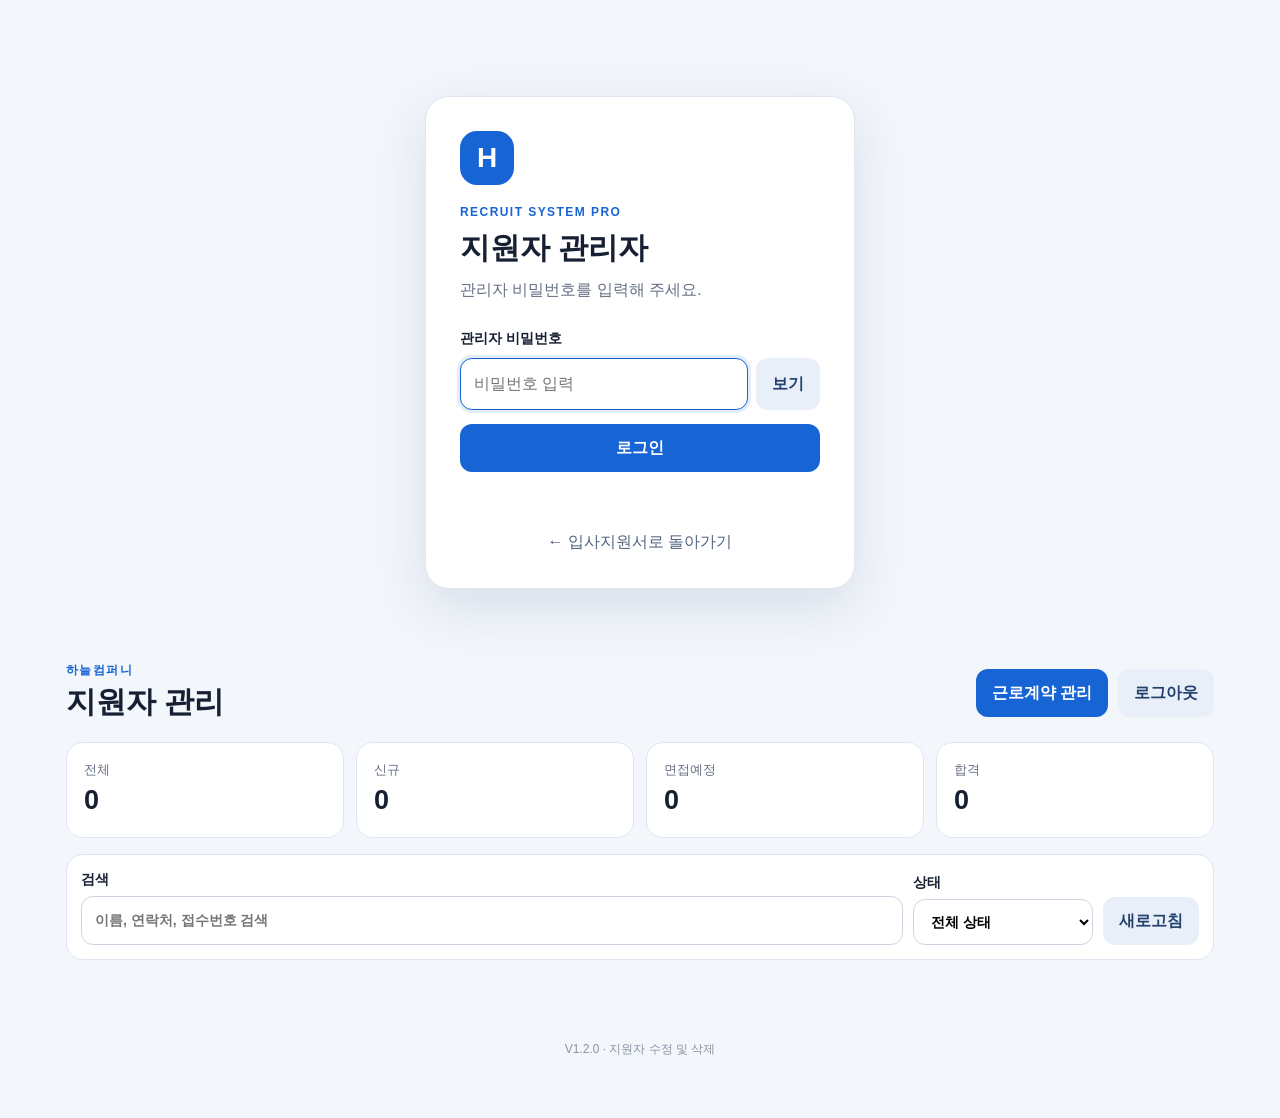
==== commit 51bf0da6: "근로계약 관리이동버튼" ====
--- a/admin/index.html
+++ b/admin/index.html
@@ -32,7 +32,10 @@
           <p class="eyebrow">하늘컴퍼니</p>
           <h1>지원자 관리</h1>
         </div>
-        <button id="logoutButton" class="secondary">로그아웃</button>
+        <div class="topbar-actions">
+          <a class="nav-button contract-admin-link" href="../contract-admin/">근로계약 관리</a>
+          <button id="logoutButton" class="secondary">로그아웃</button>
+        </div>
       </header>
 
       <section class="stats" aria-label="지원자 현황">
--- a/admin/admin.css
+++ b/admin/admin.css
@@ -3,3 +3,9 @@
 .card-actions{display:flex;justify-content:flex-end;margin-top:12px}.edit-button{min-width:110px}.edit-modal[hidden]{display:none}.edit-modal{position:fixed;inset:0;z-index:1000;display:grid;place-items:center;padding:18px}.edit-backdrop{position:absolute;inset:0;background:rgba(15,23,42,.58)}.edit-dialog{position:relative;width:min(820px,100%);max-height:92vh;overflow:auto;background:#fff;border-radius:22px;padding:22px;box-shadow:0 24px 80px rgba(15,23,42,.28)}.edit-head{display:flex;align-items:flex-start;justify-content:space-between;gap:16px;margin-bottom:16px}.edit-head .eyebrow{margin:0 0 3px}.edit-head h2{margin:0;font-size:24px}.edit-form{display:grid;grid-template-columns:repeat(2,minmax(0,1fr));gap:12px}.edit-form label span{display:block;margin-bottom:6px}.edit-form textarea{width:100%;resize:vertical;border:1px solid #cbd5e1;border-radius:12px;padding:13px;font:inherit;outline:none}.edit-form textarea:focus{border-color:#1764d4;box-shadow:0 0 0 3px rgba(23,100,212,.12)}.edit-form .wide{grid-column:1/-1}.edit-note{margin:0;padding:10px 12px;border-radius:10px;background:#fff7e6;color:#7a4b00;font-size:13px}.edit-actions{display:flex;justify-content:flex-end;gap:10px}.edit-actions .primary{width:auto;min-width:130px}.modal-open{overflow:hidden}@media(max-width:720px){.edit-dialog{padding:17px}.edit-form{grid-template-columns:1fr}.edit-form .wide{grid-column:auto}.edit-actions{position:sticky;bottom:-17px;background:#fff;padding:12px 0 0}.edit-actions button{flex:1}}
 
 .card-actions{gap:8px;flex-wrap:wrap}.danger{background:#fdebec;color:#a92731}.danger:hover{background:#f8d7da}.delete-button{min-width:78px}
+/* 관리자 화면 이동 버튼 */
+.topbar-actions{display:flex;align-items:center;gap:10px}
+.nav-button{display:inline-flex;align-items:center;justify-content:center;border:0;border-radius:12px;padding:12px 16px;font:inherit;font-weight:800;cursor:pointer;text-decoration:none;white-space:nowrap}
+.contract-admin-link{background:#1764d4;color:#fff}
+.contract-admin-link:hover{background:#0f56bb}
+@media(max-width:520px){.topbar{align-items:flex-start}.topbar-actions{flex-direction:column;align-items:stretch}.nav-button,.topbar-actions button{padding:10px 12px}}
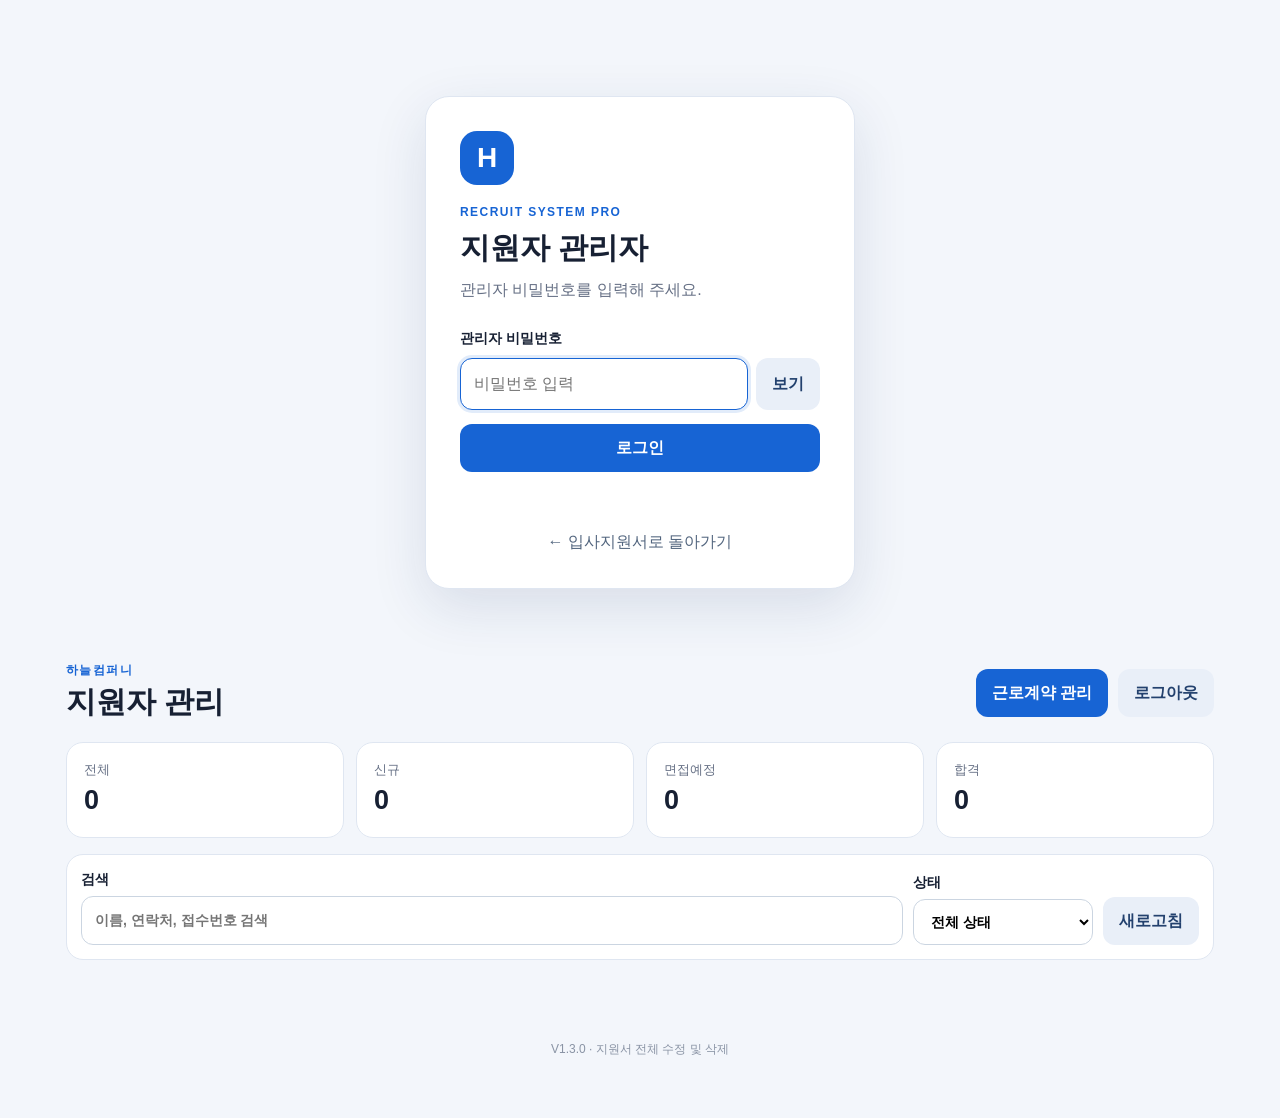
==== commit 418b0f35: "관리자 전체수정 v5.6.4" ====
--- a/admin/index.html
+++ b/admin/index.html
@@ -5,7 +5,7 @@
   <meta name="viewport" content="width=device-width, initial-scale=1, viewport-fit=cover">
   <meta name="robots" content="noindex,nofollow">
   <title>하늘컴퍼니 지원자 관리자</title>
-  <link rel="stylesheet" href="admin.css">
+  <link rel="stylesheet" href="admin.css?v=20260813-full-edit1">
 </head>
 <body>
   <main class="shell">
@@ -63,7 +63,7 @@
       <p id="dashboardMessage" class="message" aria-live="polite"></p>
       <div id="applicantList" class="applicant-list"></div>
       <div id="emptyState" class="empty" hidden>조건에 맞는 지원자가 없습니다.</div>
-      <footer>V1.2.0 · 지원자 수정 및 삭제</footer>
+      <footer>V1.3.0 · 지원서 전체 수정 및 삭제</footer>
     </section>
 
     <section id="editModal" class="edit-modal" hidden aria-hidden="true">
@@ -71,27 +71,94 @@
       <div class="edit-dialog" role="dialog" aria-modal="true" aria-labelledby="editTitle">
         <div class="edit-head">
           <div>
-            <p class="eyebrow">지원서 내용 수정</p>
-            <h2 id="editTitle">지원자 수정</h2>
+            <p class="eyebrow">지원서 전체 수정</p>
+            <h2 id="editTitle">지원자 전체 수정</h2>
           </div>
           <button type="button" id="editCloseButton" class="secondary">닫기</button>
         </div>
         <form id="editForm" class="edit-form">
           <input type="hidden" id="editUuid">
           <input type="hidden" id="editReceipt">
+
+          <h3 class="edit-section-title wide">기본정보</h3>
           <label><span>성명</span><input id="editName" required></label>
           <label><span>휴대전화</span><input id="editPhone" required></label>
           <label><span>생년월일</span><input id="editBirthDate" type="date"></label>
           <label><span>만 나이</span><input id="editAge" inputmode="numeric"></label>
           <label><span>성별</span><select id="editGender"><option value="">선택</option><option>남성</option><option>여성</option></select></label>
+          <label><span>결혼 여부</span><select id="editMaritalStatus"><option value="">선택</option><option>미혼</option><option>기혼</option><option>기타</option></select></label>
           <label class="wide"><span>주소</span><input id="editAddress"></label>
+          <label><span>국적</span><input id="editNationality" placeholder="예: 대한민국, 베트남"></label>
+          <label><span>비자</span><input id="editVisa" placeholder="예: F-4"></label>
+          <label><span>병역사항</span><select id="editMilitaryStatus"><option value="">선택</option><option>군필</option><option>미필</option><option>면제</option><option>해당없음</option></select></label>
+          <label><span>미필·면제 사유</span><input id="editMilitaryReason"></label>
           <label><span>비상연락처</span><input id="editEmergencyPhone"></label>
-          <label><span>건강상태</span><select id="editHealthStatus"><option value="">선택</option><option>양호</option><option>비양호</option></select></label>
+          <label><span>비상연락처 관계</span><input id="editEmergencyRelation"></label>
+
+          <h3 class="edit-section-title wide">건강정보</h3>
+          <label><span>건강상태</span><select id="editHealthStatus"><option value="">선택</option><option>양호</option><option>보통</option><option>치료 중</option><option>기타</option></select></label>
+          <label><span>혈액형</span><select id="editBloodType"><option value="">선택</option><option>A형</option><option>B형</option><option>O형</option><option>AB형</option><option>모름</option></select></label>
+          <label><span>교정시력</span><input id="editCorrectedVision"></label>
           <label class="wide"><span>병력 및 특이사항</span><textarea id="editMedicalHistory" rows="3"></textarea></label>
+
+          <h3 class="edit-section-title wide">학력 및 경력</h3>
+          <label><span>졸업년도</span><input id="editGraduationYear" inputmode="numeric"></label>
+          <label><span>학교명</span><input id="editSchoolName"></label>
+
+          <div class="career-edit-box wide">
+            <strong>경력 1</strong>
+            <div class="career-edit-grid">
+              <label><span>회사명(근무지)</span><input id="editCareerCompany1"></label>
+              <label><span>근무기간</span><input id="editCareerPeriod1"></label>
+              <label><span>담당업무</span><input id="editCareerJob1"></label>
+              <label><span>근무형태</span><input id="editCareerEmploymentType1"></label>
+              <label class="wide"><span>퇴사사유</span><input id="editCareerReason1"></label>
+            </div>
+          </div>
+          <div class="career-edit-box wide">
+            <strong>경력 2</strong>
+            <div class="career-edit-grid">
+              <label><span>회사명(근무지)</span><input id="editCareerCompany2"></label>
+              <label><span>근무기간</span><input id="editCareerPeriod2"></label>
+              <label><span>담당업무</span><input id="editCareerJob2"></label>
+              <label><span>근무형태</span><input id="editCareerEmploymentType2"></label>
+              <label class="wide"><span>퇴사사유</span><input id="editCareerReason2"></label>
+            </div>
+          </div>
+          <div class="career-edit-box wide">
+            <strong>경력 3</strong>
+            <div class="career-edit-grid">
+              <label><span>회사명(근무지)</span><input id="editCareerCompany3"></label>
+              <label><span>근무기간</span><input id="editCareerPeriod3"></label>
+              <label><span>담당업무</span><input id="editCareerJob3"></label>
+              <label><span>근무형태</span><input id="editCareerEmploymentType3"></label>
+              <label class="wide"><span>퇴사사유</span><input id="editCareerReason3"></label>
+            </div>
+          </div>
+
+          <h3 class="edit-section-title wide">근무조건 및 기타정보</h3>
           <label><span>희망근무형태</span><select id="editWorkType"><option value="">선택</option><option>주간</option><option>야간</option><option>교대</option></select></label>
+          <label><span>근무형태(고용구분)</span><input id="editEmploymentType"></label>
+          <label><span>잔업 가능</span><select id="editOvertimeAvailable"><option value="">선택</option><option>가능</option><option>불가능</option></select></label>
+          <label><span>특근 가능</span><select id="editWeekendAvailable"><option value="">선택</option><option>가능</option><option>불가능</option></select></label>
           <label><span>출퇴근방법</span><select id="editCommuteType"><option value="">선택</option><option>자차</option><option>통근버스</option><option>대중교통</option><option>도보</option></select></label>
-          <label class="wide"><span>통근버스 탑승위치</span><input id="editShuttleLocation"></label>
+          <label><span>통근버스 탑승위치</span><input id="editShuttleLocation"></label>
+          <label class="wide"><span>희망 고용 방식</span>
+            <select id="editInsurancePreference">
+              <option value="">선택</option>
+              <option value="입사 시 4대보험 가입 희망">입사 시 4대보험 가입 희망</option>
+              <option value="입사 후 3개월간 3.3% 사업소득 신고 후 4대보험 가입 희망">3개월간 3.3% 신고 후 4대보험 가입 희망</option>
+              <option value="3.3% 사업소득 신고 희망">3.3% 사업소득 신고 희망</option>
+            </select>
+          </label>
           <label><span>출근가능일</span><input id="editAvailableStartDate" type="date"></label>
+          <label><span>신발 사이즈(mm)</span><input id="editShoeSize" inputmode="numeric"></label>
+          <label><span>키(cm)</span><input id="editHeight" inputmode="numeric"></label>
+          <label><span>몸무게(kg)</span><input id="editWeight" inputmode="numeric"></label>
+          <label><span>은행</span><input id="editBankName"></label>
+          <label><span>계좌번호</span><input id="editAccountNumber"></label>
+          <label><span>예금주</span><input id="editAccountHolder"></label>
+          <label><span>개인정보동의</span><select id="editPrivacyConsent"><option value="">선택</option><option>동의</option><option>미동의</option></select></label>
           <label class="wide"><span>추가요청사항</span><textarea id="editWorkConditionNote" rows="3"></textarea></label>
           <p class="edit-note wide">사진·서명·첨부파일은 그대로 유지되며, 수정 저장 시 PDF가 자동 재생성됩니다.</p>
           <p id="editMessage" class="message wide" aria-live="polite"></p>
@@ -102,8 +169,44 @@
         </form>
       </div>
     </section>
+
+    <section id="contractCompanyModal" class="edit-modal" hidden aria-hidden="true">
+      <div class="edit-backdrop" data-close-contract-company></div>
+      <div class="edit-dialog contract-company-dialog" role="dialog" aria-modal="true" aria-labelledby="contractCompanyTitle">
+        <div class="edit-head">
+          <div>
+            <p class="eyebrow">업체별 근로계약서</p>
+            <h2 id="contractCompanyTitle">계약 업체 선택</h2>
+          </div>
+          <button type="button" id="contractCompanyCloseButton" class="secondary">닫기</button>
+        </div>
+        <input type="hidden" id="contractCompanyReceipt">
+        <p id="contractCompanyApplicant" class="contract-company-applicant"></p>
+        <label class="contract-company-label">
+          <span>근로계약 업체</span>
+          <select id="contractCompanySelect">
+            <option value="">업체를 선택하세요</option>
+            <option value="DK산업">DK산업</option>
+            <option value="NB화성">NB화성</option>
+            <option value="SF">SF</option>
+            <option value="엘티와이 남">엘티와이 남</option>
+            <option value="엘티와이 여">엘티와이 여</option>
+            <option value="진솔">진솔</option>
+            <option value="우리기업">우리기업</option>
+            <option value="우리원">우리원</option>
+            <option value="동광엔비텍">동광엔비텍</option>
+          </select>
+        </label>
+        <p class="edit-note">업체를 선택하면 해당 업체 원본 계약문구가 열립니다. 근무기간 등은 계약서를 연 뒤 관리자 수정에서 필요한 부분만 바꾼 후 링크를 생성하세요.</p>
+        <p id="contractCompanyMessage" class="message" aria-live="polite"></p>
+        <div class="edit-actions">
+          <button type="button" id="contractCompanyCancelButton" class="secondary">취소</button>
+          <button type="button" id="contractCompanyOpenButton" class="primary">계약서 열기</button>
+        </div>
+      </div>
+    </section>
   </main>
-  <script src="../js/config.js?v=20260804-delete1"></script>
-  <script src="admin.js?v=20260804-delete1"></script>
+  <script src="../js/config.js?v=20260810-company1"></script>
+  <script src="admin.js?v=20260813-full-edit1"></script>
 </body>
 </html>
--- a/admin/admin.css
+++ b/admin/admin.css
@@ -9,3 +9,26 @@
 .contract-admin-link{background:#1764d4;color:#fff}
 .contract-admin-link:hover{background:#0f56bb}
 @media(max-width:520px){.topbar{align-items:flex-start}.topbar-actions{flex-direction:column;align-items:stretch}.nav-button,.topbar-actions button{padding:10px 12px}}
+
+/* 업체별 근로계약서 선택 */
+.contract-company-dialog{width:min(560px,100%)}
+.contract-company-applicant{margin:0 0 16px;padding:12px 14px;border-radius:12px;background:#f7f9fc;color:#344054;font-weight:800}
+.contract-company-label{display:block;margin-bottom:14px}
+.contract-company-label span{display:block;margin-bottom:6px}
+.contract-open-button{background:#1764d4;color:#fff}
+.contract-open-button:hover{background:#0f56bb}
+
+.pdf-button{display:inline-flex;align-items:center;justify-content:center;min-width:96px;padding:12px 16px;border-radius:12px;background:#1764d4;color:#fff;font-weight:800;text-decoration:none;line-height:1.5}
+.pdf-button:hover{background:#0f55ba}
+.pdf-button.disabled{background:#e5e7eb;color:#8a93a3;cursor:not-allowed;pointer-events:none}
+.contract-button{display:inline-flex;align-items:center;justify-content:center;min-width:108px;padding:12px 16px;border-radius:12px;background:#1764d4;color:#fff;font-weight:800;text-decoration:none;line-height:1.5}
+.contract-button:hover{background:#0f55ba}
+.contract-link-button{min-width:118px}
+@media(max-width:420px){.card-actions{display:grid;grid-template-columns:1fr 1fr}.contract-button,.contract-link-button,.pdf-button,.edit-button,.delete-button{width:100%;min-width:0}.card-actions .delete-button{grid-column:auto}}
+
+.edit-section-title{margin:8px 0 0;padding:11px 12px;border-radius:12px;background:#eef4ff;color:#173b72;font-size:15px;border:1px solid #d9e6fb}
+.career-edit-box{border:1px solid #dbe3ee;border-radius:14px;padding:12px;background:#f8fafc}
+.career-edit-box>strong{display:block;margin-bottom:10px;color:#1e3a5f}
+.career-edit-grid{display:grid;grid-template-columns:repeat(2,minmax(0,1fr));gap:10px}
+.career-edit-grid .wide{grid-column:1/-1}
+@media(max-width:720px){.career-edit-grid{grid-template-columns:1fr}.career-edit-grid .wide{grid-column:auto}}
